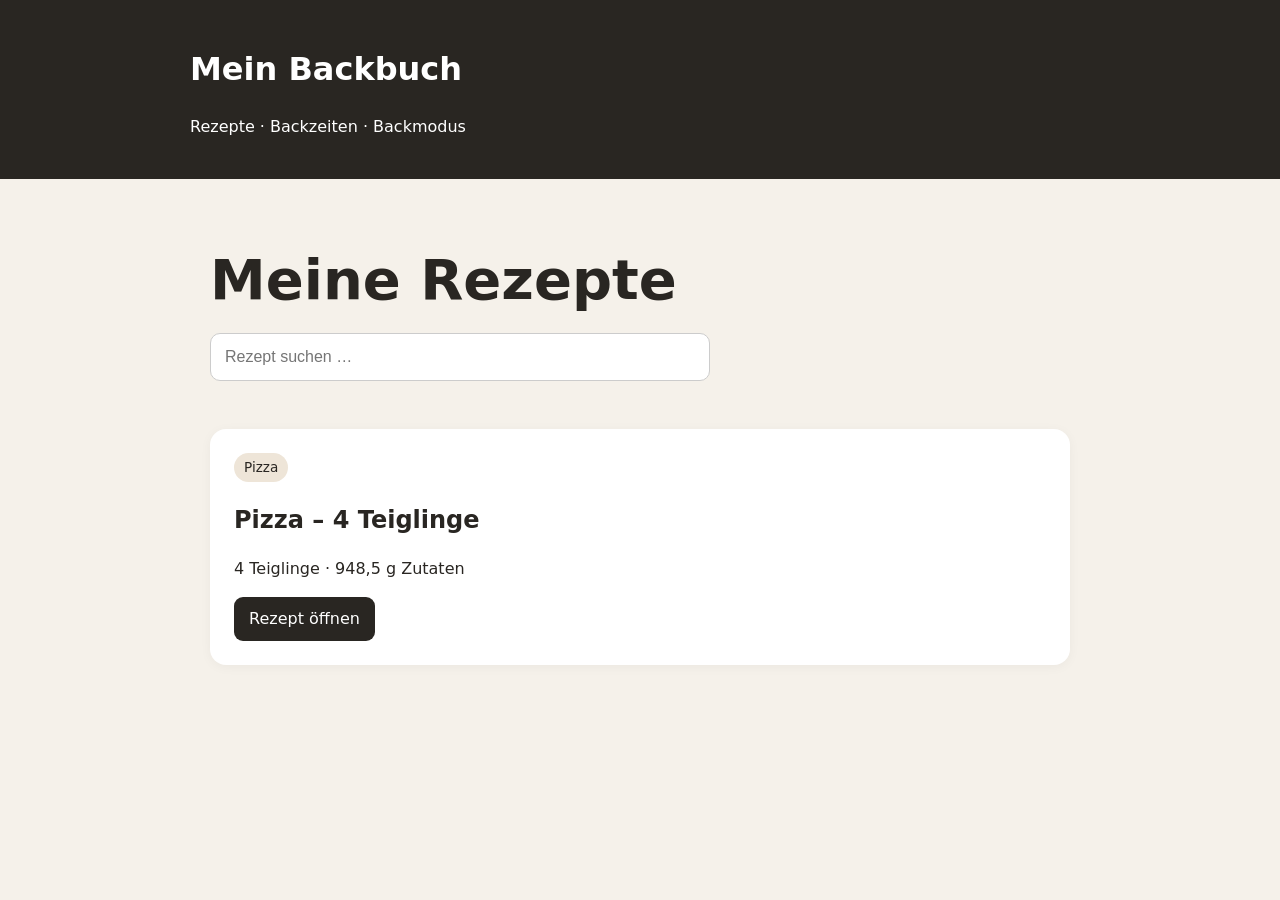
==== index.html @ ac9c6092 "Initiale Backrezepte-Seite" ====
<!doctype html>
<html lang="de">
<head>
<meta charset="utf-8"><meta name="viewport" content="width=device-width,initial-scale=1">
<title>Mein Backbuch</title><link rel="stylesheet" href="style.css">
</head>
<body>
<header><h1>Mein Backbuch</h1><p>Rezepte · Backzeiten · Backmodus</p></header>
<main>
<section class="hero"><h2>Meine Rezepte</h2><input id="search" placeholder="Rezept suchen …"></section>
<div id="recipes"></div>
</main>
<script>
const recipes=[{file:"rezepte/pizza-4.json"}];
const el=document.getElementById("recipes"), search=document.getElementById("search");
async function load(){const data=await Promise.all(recipes.map(x=>fetch(x.file).then(r=>r.json())));
function render(){const q=search.value.toLowerCase();el.innerHTML=data.filter(r=>r.title.toLowerCase().includes(q)).map(r=>`
<article class="card"><div><span class="tag">${r.category}</span><h2>${r.title}</h2><p>${r.portions} Teiglinge · ${r.ingredients.reduce((s,x)=>s+x.amount,0).toLocaleString('de-DE')} g Zutaten</p>
<a class="button" href="rezept.html?id=${r.id}">Rezept öffnen</a></div></article>`).join("")}
render();search.oninput=render}
load();
</script></body></html>
---- style.css ----
*{box-sizing:border-box}body{margin:0;background:#f5f1ea;color:#292622;font:16px/1.5 system-ui,-apple-system,BlinkMacSystemFont,"Segoe UI",sans-serif}header{background:#292622;color:white;padding:24px max(20px,calc((100% - 900px)/2))}header a{color:white;text-decoration:none}main{max-width:900px;margin:auto;padding:28px 20px}.hero,.recipe-head{padding:20px 0 30px}.hero h2,.recipe-head h1{font-size:clamp(2rem,5vw,3.5rem);margin:.2em 0}.hero input{width:100%;max-width:500px;padding:14px;border:1px solid #ccc;border-radius:10px;font-size:16px}.card,.panel{background:white;border-radius:16px;padding:24px;margin:18px 0;box-shadow:0 2px 12px #0000000b}.tag{display:inline-block;border-radius:999px;padding:4px 10px;background:#eee5d8;font-size:.85rem}.button,button{display:inline-block;border:0;border-radius:9px;padding:10px 15px;background:#292622;color:white;text-decoration:none;cursor:pointer}.panel h2{margin-top:0}.panel h3{margin-bottom:5px}.panel ul{margin-top:5px}.mode-head{display:flex;justify-content:space-between;gap:15px;align-items:center}.step{display:grid;grid-template-columns:90px 1fr;gap:18px;padding:22px 0;border-top:1px solid #ddd}.step.done{opacity:.45}.time{font-weight:700;font-size:1.2rem}.time small{display:block;font-size:.8rem;font-weight:400;color:#777}.stepbody h3{margin:0 0 5px}.stepbody p{margin-top:5px}.timer,.check{margin:5px 8px 0 0}.timer{background:#8a5a35}.check{background:#eee;color:#292622}@media(max-width:600px){.mode-head{align-items:flex-start;flex-direction:column}.step{grid-template-columns:70px 1fr}.stepbody p{font-size:.95rem}}
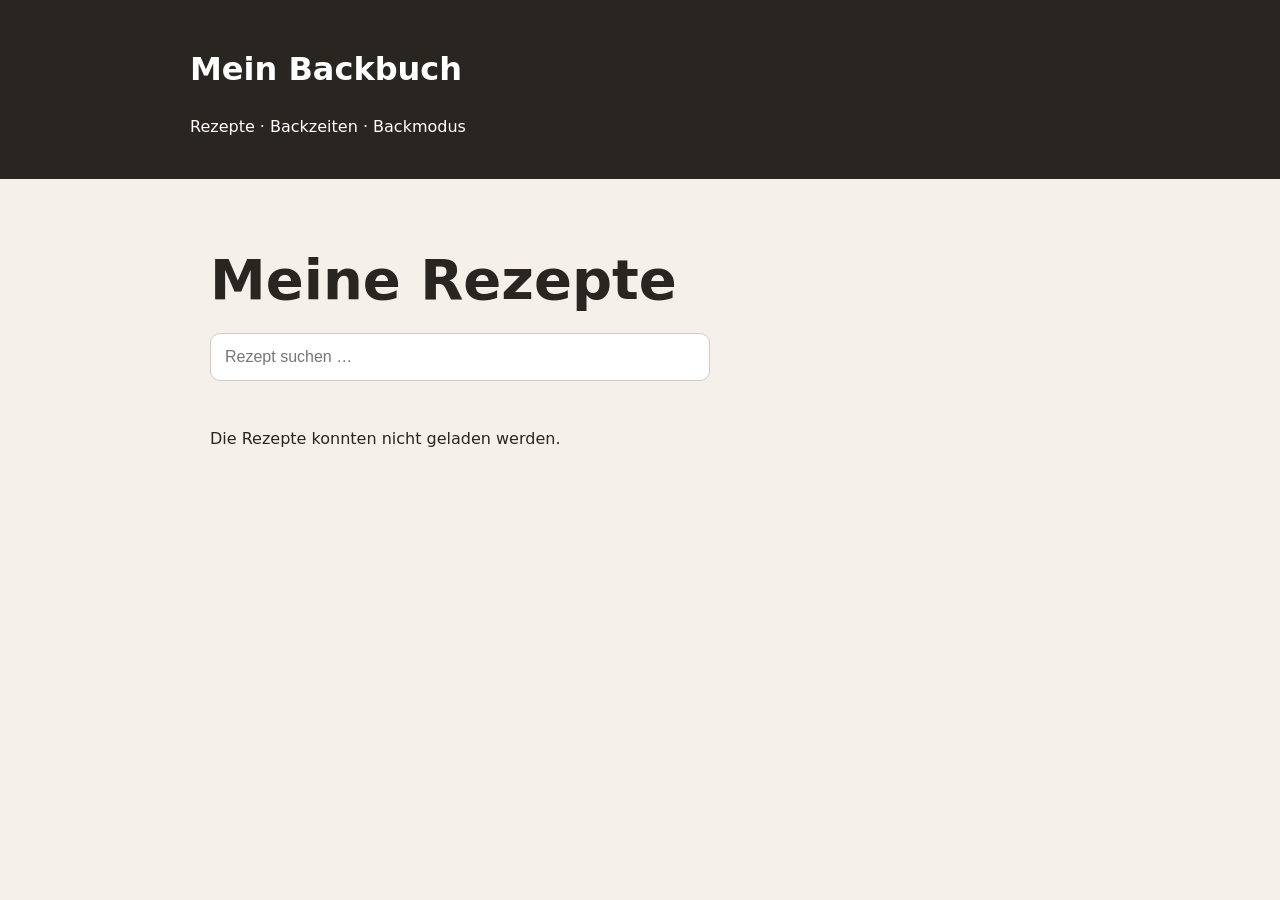
==== commit 84d8a54a: "rezepte.json eingeführt" ====
--- a/index.html
+++ b/index.html
@@ -1,22 +1,121 @@
 <!doctype html>
 <html lang="de">
 <head>
-<meta charset="utf-8"><meta name="viewport" content="width=device-width,initial-scale=1">
-<title>Mein Backbuch</title><link rel="stylesheet" href="style.css">
+<meta charset="utf-8">
+<meta name="viewport" content="width=device-width,initial-scale=1">
+<title>Mein Backbuch</title>
+<link rel="stylesheet" href="style.css">
 </head>
+
 <body>
-<header><h1>Mein Backbuch</h1><p>Rezepte · Backzeiten · Backmodus</p></header>
+
+<header>
+  <h1>Mein Backbuch</h1>
+  <p>Rezepte · Backzeiten · Backmodus</p>
+</header>
+
 <main>
-<section class="hero"><h2>Meine Rezepte</h2><input id="search" placeholder="Rezept suchen …"></section>
+
+<section class="hero">
+  <h2>Meine Rezepte</h2>
+  <input id="search" placeholder="Rezept suchen …">
+</section>
+
 <div id="recipes"></div>
+
 </main>
+
 <script>
-const recipes=[{file:"rezepte/pizza-4.json"}];
-const el=document.getElementById("recipes"), search=document.getElementById("search");
-async function load(){const data=await Promise.all(recipes.map(x=>fetch(x.file).then(r=>r.json())));
-function render(){const q=search.value.toLowerCase();el.innerHTML=data.filter(r=>r.title.toLowerCase().includes(q)).map(r=>`
-<article class="card"><div><span class="tag">${r.category}</span><h2>${r.title}</h2><p>${r.portions} Teiglinge · ${r.ingredients.reduce((s,x)=>s+x.amount,0).toLocaleString('de-DE')} g Zutaten</p>
-<a class="button" href="rezept.html?id=${r.id}">Rezept öffnen</a></div></article>`).join("")}
-render();search.oninput=render}
+
+const el = document.getElementById("recipes");
+const search = document.getElementById("search");
+
+let data = [];
+
+async function load() {
+
+  try {
+
+    // Rezeptliste laden
+    const index = await fetch("rezepte.json?v=" + Date.now())
+      .then(r => {
+        if (!r.ok) throw new Error("rezepte.json konnte nicht geladen werden");
+        return r.json();
+      });
+
+    // Alle JSON-Rezepte laden
+    data = await Promise.all(
+      index.recipes.map(file =>
+        fetch("rezepte/" + file + "?v=" + Date.now())
+          .then(r => {
+            if (!r.ok) throw new Error(file + " konnte nicht geladen werden");
+            return r.json();
+          })
+      )
+    );
+
+    render();
+
+  } catch (error) {
+
+    console.error(error);
+
+    el.innerHTML = `
+      <p>
+        Die Rezepte konnten nicht geladen werden.
+      </p>
+    `;
+
+  }
+}
+
+
+function render() {
+
+  const q = search.value.toLowerCase();
+
+  el.innerHTML = data
+    .filter(r =>
+      r.title.toLowerCase().includes(q)
+    )
+    .map(r => `
+
+      <article class="card">
+
+        <div>
+
+          <span class="tag">${r.category}</span>
+
+          <h2>${r.title}</h2>
+
+          <p>
+            ${r.portions} Teiglinge ·
+            ${r.ingredients
+              .reduce((s, x) => s + x.amount, 0)
+              .toLocaleString('de-DE')} g Zutaten
+          </p>
+
+          <a
+            class="button"
+            href="rezept.html?id=${encodeURIComponent(r.id)}">
+            Rezept öffnen
+          </a>
+
+        </div>
+
+      </article>
+
+    `)
+    .join("");
+
+}
+
+
+search.oninput = render;
+
 load();
-</script></body></html>+
+</script>
+
+</body>
+</html>
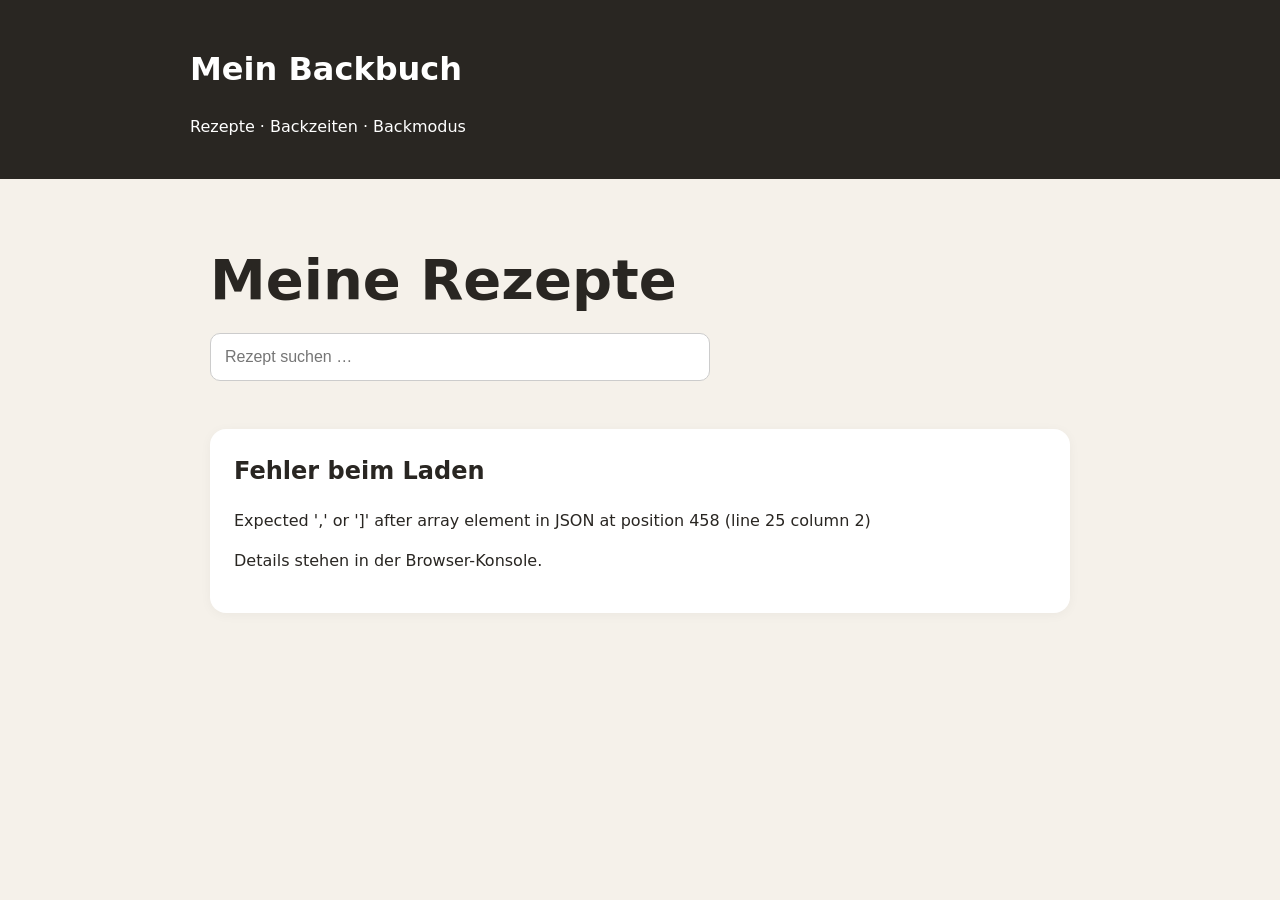
==== commit ecc0ab82: "Update index.html" ====
--- a/index.html
+++ b/index.html
@@ -1,9 +1,12 @@
 <!doctype html>
 <html lang="de">
+
 <head>
 <meta charset="utf-8">
 <meta name="viewport" content="width=device-width,initial-scale=1">
+
 <title>Mein Backbuch</title>
+
 <link rel="stylesheet" href="style.css">
 </head>
 
@@ -17,13 +20,20 @@
 <main>
 
 <section class="hero">
+
   <h2>Meine Rezepte</h2>
-  <input id="search" placeholder="Rezept suchen …">
+
+  <input
+    id="search"
+    placeholder="Rezept suchen …"
+  >
+
 </section>
 
 <div id="recipes"></div>
 
 </main>
+
 
 <script>
 
@@ -32,72 +42,135 @@
 
 let data = [];
 
+
 async function load() {
 
   try {
 
-    // Rezeptliste laden
-    const index = await fetch("rezepte.json?v=" + Date.now())
-      .then(r => {
-        if (!r.ok) throw new Error("rezepte.json konnte nicht geladen werden");
-        return r.json();
-      });
+    console.log("1. Lade rezepte.json");
 
-    // Alle JSON-Rezepte laden
+    const response = await fetch(
+      "rezepte.json?v=" + Date.now()
+    );
+
+    console.log("rezepte.json Status:", response.status);
+
+    if (!response.ok) {
+      throw new Error(
+        "rezepte.json HTTP " + response.status
+      );
+    }
+
+    const index = await response.json();
+
+    console.log("2. Rezeptliste:", index);
+
+
     data = await Promise.all(
-      index.recipes.map(file =>
-        fetch("rezepte/" + file + "?v=" + Date.now())
-          .then(r => {
-            if (!r.ok) throw new Error(file + " konnte nicht geladen werden");
-            return r.json();
-          })
-      )
+
+      index.recipes.map(async file => {
+
+        console.log("3. Lade:", file);
+
+        const response = await fetch(
+          "rezepte/" + file + "?v=" + Date.now()
+        );
+
+        console.log(
+          file,
+          "Status:",
+          response.status
+        );
+
+        if (!response.ok) {
+          throw new Error(
+            file + " HTTP " + response.status
+          );
+        }
+
+        const recipe = await response.json();
+
+        console.log(
+          "4. Rezept geladen:",
+          recipe
+        );
+
+        return recipe;
+
+      })
+
+    );
+
+
+    console.log(
+      "5. Alle Rezepte:",
+      data
     );
 
     render();
 
+
   } catch (error) {
 
-    console.error(error);
+    console.error(
+      "FEHLER:",
+      error
+    );
 
     el.innerHTML = `
-      <p>
-        Die Rezepte konnten nicht geladen werden.
-      </p>
+      <section class="panel">
+
+        <h2>Fehler beim Laden</h2>
+
+        <p>${error.message}</p>
+
+        <p>
+          Details stehen in der Browser-Konsole.
+        </p>
+
+      </section>
     `;
 
   }
+
 }
 
 
 function render() {
 
-  const q = search.value.toLowerCase();
+  const q =
+    search.value.toLowerCase();
+
 
   el.innerHTML = data
+
     .filter(r =>
+      r.title &&
       r.title.toLowerCase().includes(q)
     )
+
     .map(r => `
 
       <article class="card">
 
         <div>
 
-          <span class="tag">${r.category}</span>
+          <span class="tag">
+            ${r.category || ""}
+          </span>
 
-          <h2>${r.title}</h2>
+          <h2>
+            ${r.title}
+          </h2>
 
           <p>
-            ${r.portions} Teiglinge ·
-            ${r.ingredients
-              .reduce((s, x) => s + x.amount, 0)
-              .toLocaleString('de-DE')} g Zutaten
+            ${r.portions || ""} Teiglinge
           </p>
 
           <a
             class="button"
-            href="rezept.html?id=${encodeURIComponent(r.id)}">
+            href="rezept.html?id=${encodeURIComponent(r.id)}"
+          >
             Rezept öffnen
           </a>
 
@@ -106,6 +179,7 @@
       </article>
 
     `)
+
     .join("");
 
 }
@@ -118,4 +192,4 @@
 </script>
 
 </body>
-</html>
+</html>
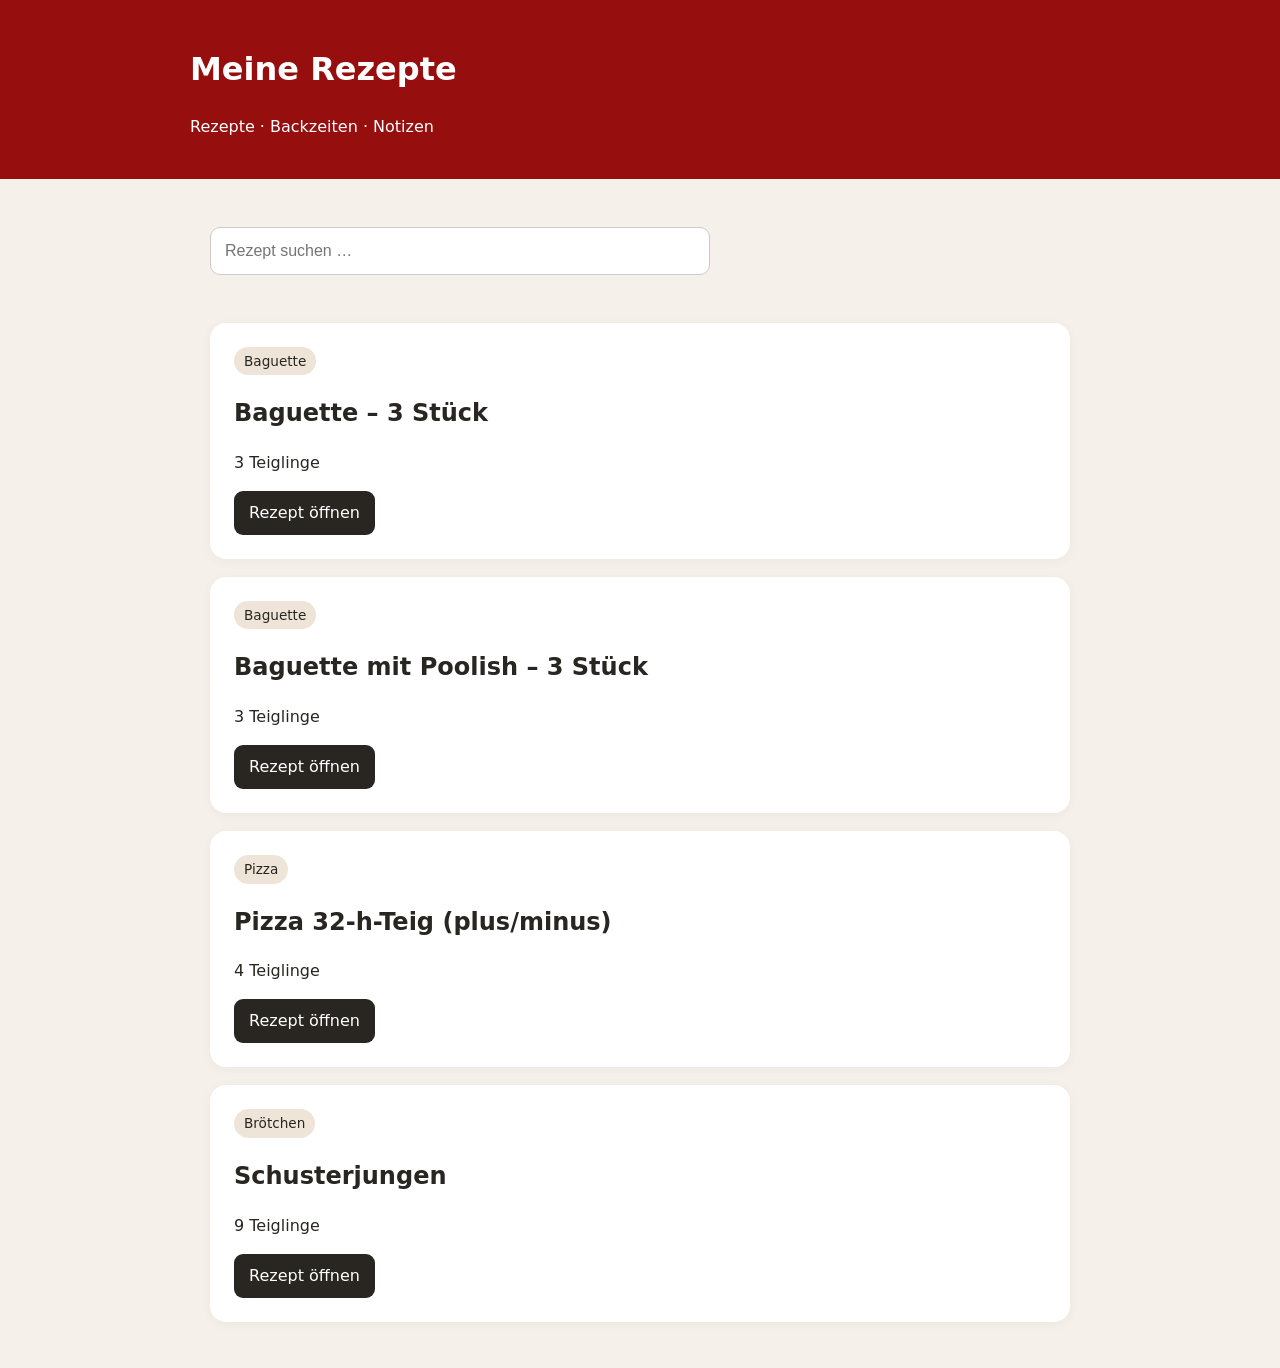
==== commit 5a6c779e: "Update index.html" ====
--- a/index.html
+++ b/index.html
@@ -13,15 +13,13 @@
 <body>
 
 <header>
-  <h1>Mein Backbuch</h1>
-  <p>Rezepte · Backzeiten · Backmodus</p>
+  <h1>Meine Rezepte</h1>
+  <p>Rezepte · Backzeiten · Notizen</p>
 </header>
 
 <main>
 
 <section class="hero">
-
-  <h2>Meine Rezepte</h2>
 
   <input
     id="search"
@@ -34,7 +32,6 @@
 
 </main>
 
-
 <script>
 
 const el = document.getElementById("recipes");
@@ -49,11 +46,12 @@
 
     console.log("1. Lade rezepte.json");
 
-    const response = await fetch(
-      "rezepte.json?v=" + Date.now()
-    );
-
-    console.log("rezepte.json Status:", response.status);
+    const response = await fetch("rezepte.json");
+
+    console.log(
+      "rezepte.json Status:",
+      response.status
+    );
 
     if (!response.ok) {
       throw new Error(
@@ -63,17 +61,23 @@
 
     const index = await response.json();
 
-    console.log("2. Rezeptliste:", index);
+    console.log(
+      "2. Rezeptliste:",
+      index
+    );
 
 
     data = await Promise.all(
 
       index.recipes.map(async file => {
 
-        console.log("3. Lade:", file);
+        console.log(
+          "3. Lade:",
+          file
+        );
 
         const response = await fetch(
-          "rezepte/" + file + "?v=" + Date.now()
+          "rezepte/" + file
         );
 
         console.log(
@@ -88,7 +92,8 @@
           );
         }
 
-        const recipe = await response.json();
+        const recipe =
+          await response.json();
 
         console.log(
           "4. Rezept geladen:",
@@ -122,7 +127,9 @@
 
         <h2>Fehler beim Laden</h2>
 
-        <p>${error.message}</p>
+        <p>
+          ${error.message}
+        </p>
 
         <p>
           Details stehen in der Browser-Konsole.
@@ -192,4 +199,5 @@
 </script>
 
 </body>
-</html>+
+</html>
--- a/style.css
+++ b/style.css
@@ -1 +1,103 @@
-*{box-sizing:border-box}body{margin:0;background:#f5f1ea;color:#292622;font:16px/1.5 system-ui,-apple-system,BlinkMacSystemFont,"Segoe UI",sans-serif}header{background:#292622;color:white;padding:24px max(20px,calc((100% - 900px)/2))}header a{color:white;text-decoration:none}main{max-width:900px;margin:auto;padding:28px 20px}.hero,.recipe-head{padding:20px 0 30px}.hero h2,.recipe-head h1{font-size:clamp(2rem,5vw,3.5rem);margin:.2em 0}.hero input{width:100%;max-width:500px;padding:14px;border:1px solid #ccc;border-radius:10px;font-size:16px}.card,.panel{background:white;border-radius:16px;padding:24px;margin:18px 0;box-shadow:0 2px 12px #0000000b}.tag{display:inline-block;border-radius:999px;padding:4px 10px;background:#eee5d8;font-size:.85rem}.button,button{display:inline-block;border:0;border-radius:9px;padding:10px 15px;background:#292622;color:white;text-decoration:none;cursor:pointer}.panel h2{margin-top:0}.panel h3{margin-bottom:5px}.panel ul{margin-top:5px}.mode-head{display:flex;justify-content:space-between;gap:15px;align-items:center}.step{display:grid;grid-template-columns:90px 1fr;gap:18px;padding:22px 0;border-top:1px solid #ddd}.step.done{opacity:.45}.time{font-weight:700;font-size:1.2rem}.time small{display:block;font-size:.8rem;font-weight:400;color:#777}.stepbody h3{margin:0 0 5px}.stepbody p{margin-top:5px}.timer,.check{margin:5px 8px 0 0}.timer{background:#8a5a35}.check{background:#eee;color:#292622}@media(max-width:600px){.mode-head{align-items:flex-start;flex-direction:column}.step{grid-template-columns:70px 1fr}.stepbody p{font-size:.95rem}}+*{box-sizing:border-box}body{margin:0;background:#f5f1ea;color:#292622;font:16px/1.5 system-ui,-apple-system,BlinkMacSystemFont,"Segoe UI",sans-serif}header{background:#292622;color:white;padding:24px max(20px,calc((100% - 900px)/2))}header a{color:white;text-decoration:none}main{max-width:900px;margin:auto;padding:28px 20px}.hero,.recipe-head{padding:20px 0 30px}.hero h2,.recipe-head h1{font-size:clamp(2rem,5vw,3.5rem);margin:.2em 0}.hero input{width:100%;max-width:500px;padding:14px;border:1px solid #ccc;border-radius:10px;font-size:16px}.card,.panel{background:white;border-radius:16px;padding:24px;margin:18px 0;box-shadow:0 2px 12px #0000000b}.tag{display:inline-block;border-radius:999px;padding:4px 10px;background:#eee5d8;font-size:.85rem}.button,button{display:inline-block;border:0;border-radius:9px;padding:10px 15px;background:#292622;color:white;text-decoration:none;cursor:pointer}.panel h2{margin-top:0}.panel h3{margin-bottom:5px}.panel ul{margin-top:5px}.mode-head{display:flex;justify-content:space-between;gap:15px;align-items:center}.step{display:grid;grid-template-columns:90px 1fr;gap:18px;padding:22px 0;border-top:1px solid #ddd}.step.done{opacity:.45}.time{font-weight:700;font-size:1.2rem}.time small{display:block;font-size:.8rem;font-weight:400;color:#777}.stepbody h3{margin:0 0 5px}.stepbody p{margin-top:5px}.timer,.check{margin:5px 8px 0 0}.timer{background:#8a5a35}.check{background:#eee;color:#292622}@media(max-width:600px){.mode-head{align-items:flex-start;flex-direction:column}.step{grid-template-columns:70px 1fr}.stepbody p{font-size:.95rem}}
+
+header{background:#960e0e;color:white;padding:24px max(20px,calc((100% - 900px)/2))}
+
+
+.recipe-images {
+  display: flex;
+  gap: 12px;
+  overflow-x: auto;
+  margin-top: 20px;
+  padding-bottom: 5px;
+}
+
+.recipe-images img {
+  height: 250px;
+  width: auto;
+  object-fit: cover;
+  border-radius: 10px;
+  flex-shrink: 0;
+}
+
+.recipe-sections {
+  margin-top: 10px;
+}
+
+.recipe-section {
+  margin: 45px 0;
+}
+
+.recipe-section h2 {
+  margin: 0 0 18px;
+  font-size: 1.5rem;
+  line-height: 1.3;
+}
+
+.step-meta {
+  font-size: .85rem;
+  font-weight: 400;
+  color: #777;
+}
+
+.recipe-grid {
+  display: grid;
+  grid-template-columns: minmax(250px, 1fr) minmax(0, 2fr);
+  gap: 40px;
+  background: white;
+  border-radius: 16px;
+  padding: 24px;
+  box-shadow: 0 2px 12px #0000000b;
+}
+
+.recipe-left {
+  display: flex;
+  flex-direction: column;
+  gap: 12px;
+}
+
+.ingredient-check {
+  display: flex;
+  align-items: flex-start;
+  gap: 10px;
+  cursor: pointer;
+  line-height: 1.4;
+}
+
+.ingredient-check input {
+  width: 20px;
+  height: 20px;
+  margin: 2px 0 0;
+  flex-shrink: 0;
+  cursor: pointer;
+}
+
+.ingredient-check input:checked + span {
+  text-decoration: line-through;
+  opacity: .45;
+}
+
+.recipe-right p {
+  margin-top: 0;
+}
+
+.recipe-right .timer {
+  margin-top: 10px;
+}
+
+@media (max-width: 600px) {
+
+  .recipe-grid {
+    grid-template-columns: 1fr;
+    gap: 25px;
+  }
+
+  .recipe-section h2 {
+    font-size: 1.3rem;
+  }
+
+  .step-meta {
+    display: block;
+    margin-top: 4px;
+  }
+
+}
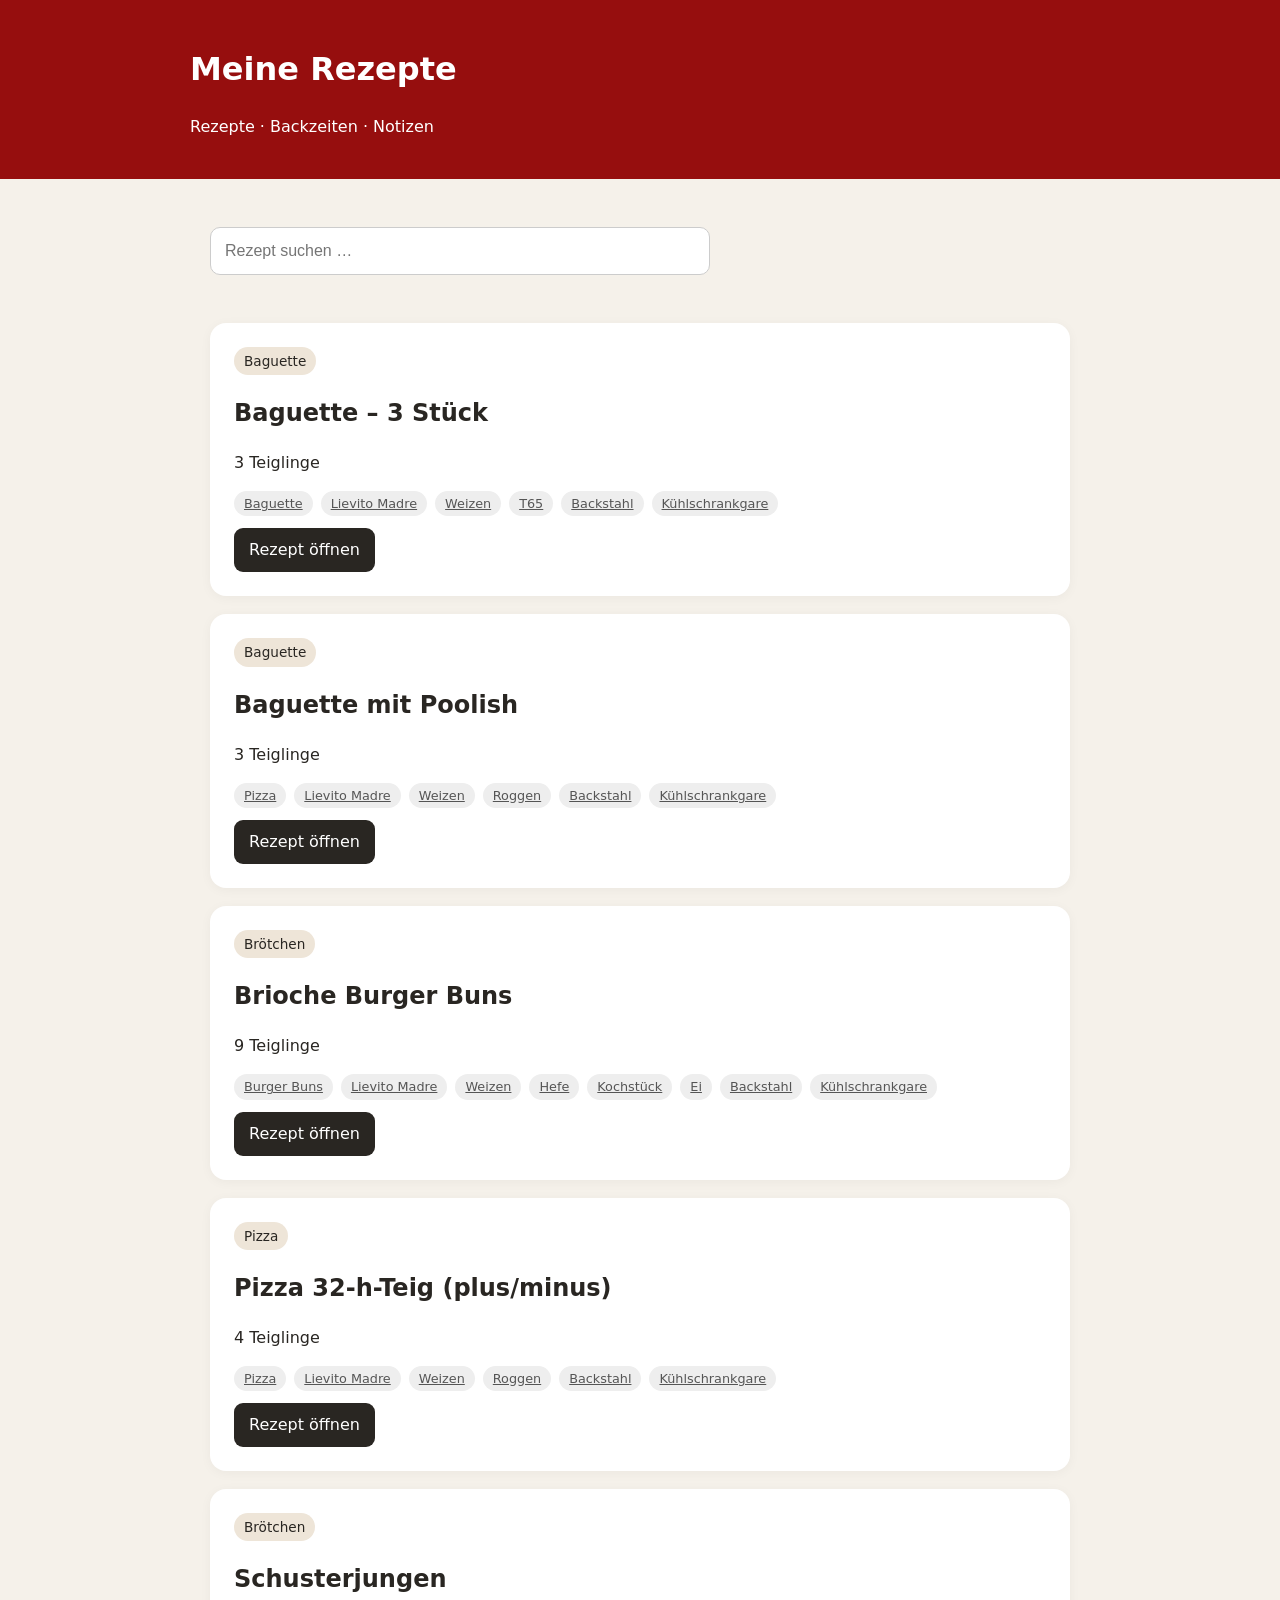
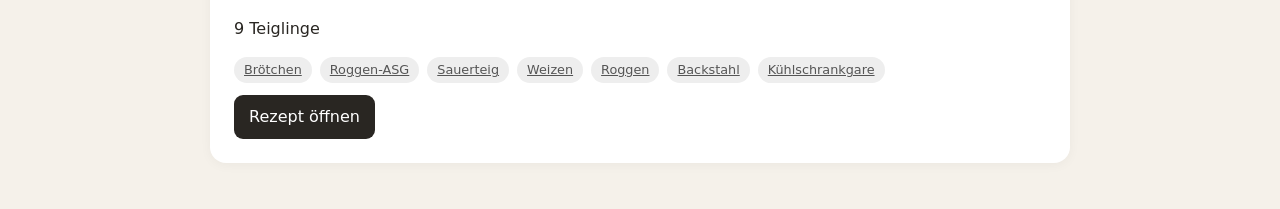
==== commit 6e399ccc: "tags anklickbar" ====
--- a/index.html
+++ b/index.html
@@ -2,202 +2,433 @@
 <html lang="de">
 
 <head>
-<meta charset="utf-8">
-<meta name="viewport" content="width=device-width,initial-scale=1">
-
-<title>Mein Backbuch</title>
-
-<link rel="stylesheet" href="style.css">
+  <meta charset="utf-8">
+  <meta name="viewport" content="width=device-width, initial-scale=1">
+
+  <title>Mein Backbuch</title>
+
+  <link rel="stylesheet" href="style.css">
 </head>
 
 <body>
 
-<header>
-  <h1>Meine Rezepte</h1>
-  <p>Rezepte · Backzeiten · Notizen</p>
-</header>
-
-<main>
-
-<section class="hero">
-
-  <input
-    id="search"
-    placeholder="Rezept suchen …"
-  >
-
-</section>
-
-<div id="recipes"></div>
-
-</main>
-
-<script>
-
-const el = document.getElementById("recipes");
-const search = document.getElementById("search");
-
-let data = [];
-
-
-async function load() {
-
-  try {
-
-    console.log("1. Lade rezepte.json");
-
-    const response = await fetch("rezepte.json");
-
-    console.log(
-      "rezepte.json Status:",
-      response.status
-    );
-
-    if (!response.ok) {
-      throw new Error(
-        "rezepte.json HTTP " + response.status
+  <header>
+    <h1>Meine Rezepte</h1>
+    <p>Rezepte · Backzeiten · Notizen</p>
+  </header>
+
+  <main>
+
+    <section class="hero">
+
+      <input id="search" placeholder="Rezept suchen …">
+
+    </section>
+
+
+    <!-- AKTIVER TAG-FILTER -->
+
+    <div id="active-filter"></div>
+
+
+    <!-- REZEPTE -->
+
+    <div id="recipes"></div>
+
+  </main>
+
+
+  <script>
+
+    const el =
+      document.getElementById("recipes");
+
+    const search =
+      document.getElementById("search");
+
+    const activeFilter =
+      document.getElementById("active-filter");
+
+
+    let data = [];
+
+
+    /*
+     * TAG AUS URL LESEN
+     */
+
+    const params =
+      new URLSearchParams(
+        window.location.search
       );
-    }
-
-    const index = await response.json();
-
-    console.log(
-      "2. Rezeptliste:",
-      index
-    );
-
-
-    data = await Promise.all(
-
-      index.recipes.map(async file => {
+
+    const selectedTag =
+      params.get("tag");
+
+
+    /*
+     * REZEPTE LADEN
+     */
+
+    async function load() {
+
+      try {
 
         console.log(
-          "3. Lade:",
-          file
+          "1. Lade rezepte.json"
         );
 
-        const response = await fetch(
-          "rezepte/" + file
-        );
+
+        const response =
+          await fetch("rezepte.json");
+
 
         console.log(
-          file,
-          "Status:",
+          "rezepte.json Status:",
           response.status
         );
 
+
         if (!response.ok) {
+
           throw new Error(
-            file + " HTTP " + response.status
+            "rezepte.json HTTP " +
+            response.status
           );
+
         }
 
-        const recipe =
+
+        const index =
           await response.json();
 
+
         console.log(
-          "4. Rezept geladen:",
-          recipe
+          "2. Rezeptliste:",
+          index
         );
 
-        return recipe;
-
-      })
-
-    );
-
-
-    console.log(
-      "5. Alle Rezepte:",
-      data
-    );
-
-    render();
-
-
-  } catch (error) {
-
-    console.error(
-      "FEHLER:",
-      error
-    );
-
-    el.innerHTML = `
-      <section class="panel">
-
-        <h2>Fehler beim Laden</h2>
-
-        <p>
-          ${error.message}
-        </p>
-
-        <p>
-          Details stehen in der Browser-Konsole.
-        </p>
-
-      </section>
-    `;
-
-  }
-
-}
-
-
-function render() {
-
-  const q =
-    search.value.toLowerCase();
-
-
-  el.innerHTML = data
-
-    .filter(r =>
-      r.title &&
-      r.title.toLowerCase().includes(q)
-    )
-
-    .map(r => `
-
-      <article class="card">
-
-        <div>
-
-          <span class="tag">
-            ${r.category || ""}
-          </span>
-
-          <h2>
-            ${r.title}
-          </h2>
-
-          <p>
-            ${r.portions || ""} Teiglinge
-          </p>
-
-          <a
-            class="button"
-            href="rezept.html?id=${encodeURIComponent(r.id)}"
-          >
-            Rezept öffnen
-          </a>
-
-        </div>
-
-      </article>
-
-    `)
-
-    .join("");
-
-}
-
-
-search.oninput = render;
-
-load();
-
-</script>
+
+        data =
+          await Promise.all(
+
+            index.recipes.map(
+              async file => {
+
+                console.log(
+                  "3. Lade:",
+                  file
+                );
+
+
+                const response =
+                  await fetch(
+                    "rezepte/" + file
+                  );
+
+
+                console.log(
+                  file,
+                  "Status:",
+                  response.status
+                );
+
+
+                if (!response.ok) {
+
+                  throw new Error(
+                    file +
+                    " HTTP " +
+                    response.status
+                  );
+
+                }
+
+
+                const recipe =
+                  await response.json();
+
+
+                console.log(
+                  "4. Rezept geladen:",
+                  recipe
+                );
+
+
+                return recipe;
+
+              }
+            )
+
+          );
+
+
+        console.log(
+          "5. Alle Rezepte:",
+          data
+        );
+
+
+        render();
+
+
+      } catch (error) {
+
+        console.error(
+          "FEHLER:",
+          error
+        );
+
+
+        el.innerHTML = `
+
+          <section class="panel">
+
+            <h2>
+              Fehler beim Laden
+            </h2>
+
+            <p>
+              ${error.message}
+            </p>
+
+            <p>
+              Details stehen in der
+              Browser-Konsole.
+            </p>
+
+          </section>
+
+        `;
+
+      }
+
+    }
+
+
+    /*
+     * REZEPTE ANZEIGEN
+     */
+
+    function render() {
+
+      const q =
+        search.value
+          .toLowerCase()
+          .trim();
+
+
+      /*
+       * AKTIVEN TAG ANZEIGEN
+       */
+
+      if (selectedTag) {
+
+        activeFilter.innerHTML = `
+
+          <div class="active-tag">
+
+            <span>
+              Tag:
+              <strong>
+                ${selectedTag}
+              </strong>
+            </span>
+
+            <a href="index.html">
+              ✕ Filter entfernen
+            </a>
+
+          </div>
+
+        `;
+
+      } else {
+
+        activeFilter.innerHTML =
+          "";
+
+      }
+
+
+      /*
+       * REZEPTE FILTERN
+       */
+
+      const filtered =
+        data.filter(recipe => {
+
+
+          /*
+           * SUCHFILTER
+           */
+
+          const matchesSearch =
+            !q ||
+            (
+              recipe.title &&
+              recipe.title
+                .toLowerCase()
+                .includes(q)
+            );
+
+
+          /*
+           * TAGFILTER
+           */
+
+          const matchesTag =
+            !selectedTag ||
+            (
+              recipe.tags &&
+              recipe.tags.some(
+                tag =>
+                  tag.toLowerCase() ===
+                  selectedTag.toLowerCase()
+              )
+            );
+
+
+          return (
+            matchesSearch &&
+            matchesTag
+          );
+
+        });
+
+
+      /*
+       * KEINE TREFFER
+       */
+
+      if (!filtered.length) {
+
+        el.innerHTML = `
+
+          <section class="panel">
+
+            <h2>
+              Keine Rezepte gefunden
+            </h2>
+
+            ${selectedTag
+            ? `
+                  <p>
+                    Es gibt keine Rezepte
+                    mit dem Tag
+                    <strong>
+                      ${selectedTag}
+                    </strong>.
+                  </p>
+                `
+            : `
+                  <p>
+                    Zu deiner Suche wurden
+                    keine Rezepte gefunden.
+                  </p>
+                `
+          }
+
+          </section>
+
+        `;
+
+        return;
+
+      }
+
+
+      /*
+       * REZEPTE AUSGEBEN
+       */
+
+      el.innerHTML =
+
+        filtered
+
+          .map(recipe => `
+
+            <article class="card">
+
+              <div>
+
+                <span class="tag">
+                  ${recipe.category || ""}
+                </span>
+
+
+                <h2>
+                  ${recipe.title}
+                </h2>
+
+
+                <p>
+                  ${recipe.portions || ""}
+                  Teiglinge
+                </p>
+
+
+                ${recipe.tags &&
+              recipe.tags.length
+              ? `
+
+                      <div class="recipe-tags">
+
+                        ${recipe.tags
+                .map(tag => `
+
+                            <a
+                              class="recipe-tag"
+                              href="index.html?tag=${encodeURIComponent(tag)}"
+                            >
+                              ${tag}
+                            </a>
+
+                          `)
+                .join("")
+              }
+
+                      </div>
+
+                    `
+              : ""
+            }
+
+
+                <a
+                  class="button"
+                  href="rezept.html?id=${encodeURIComponent(recipe.id)}"
+                >
+                  Rezept öffnen
+                </a>
+
+              </div>
+
+            </article>
+
+          `)
+
+          .join("");
+
+    }
+
+
+    /*
+     * SUCHE
+     */
+
+    search.oninput =
+      render;
+
+
+    /*
+     * START
+     */
+
+    load();
+
+  </script>
 
 </body>
 
-</html>
+</html>
--- a/style.css
+++ b/style.css
@@ -101,3 +101,20 @@
   }
 
 }
+
+.recipe-tags {
+  display: flex;
+  flex-wrap: wrap;
+  gap: 8px;
+  margin-bottom: 12px;
+}
+
+.recipe-tag {
+  display: inline-block;
+  padding: 5px 10px;
+  background: #eee;
+  color: #555;
+  border-radius: 999px;
+  font-size: .8rem;
+  line-height: 1.2;
+}
